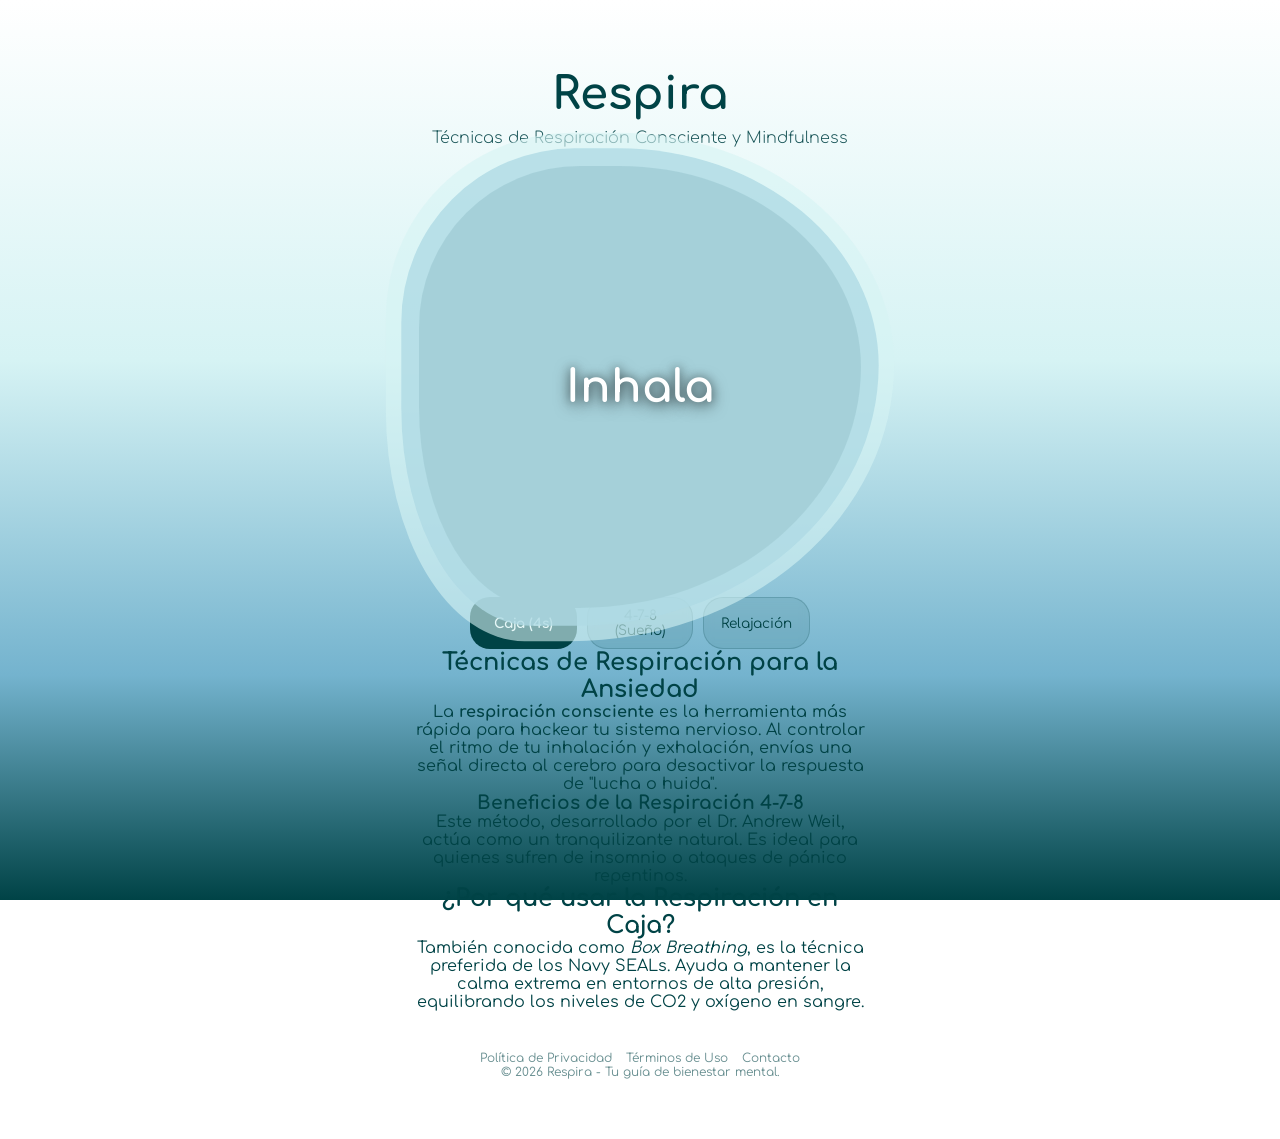
==== index.html @ 49e06aad "Update index.html" ====
<!DOCTYPE html>
<html lang="es">
<head>
    <meta charset="UTF-8">
    <meta name="viewport" content="width=device-width, initial-scale=1.0">
    
    <title>Ejercicios de Respiración Guiada para la Ansiedad | Respira App</title>
    
    <meta name="description" content="Reduce el estrés con nuestras técnicas de respiración 4-7-8 y respiración en caja. Ejercicios guiados gratuitos para mejorar tu salud mental y dormir mejor.">
    
    <script type="application/ld+json">
    {
      "@context": "https://schema.org",
      "@type": "WebApplication",
      "name": "Respira App",
      "applicationCategory": "HealthApplication",
      "operatingSystem": "Any",
      "description": "Herramienta interactiva de ejercicios de respiración para mindfulness y control de ansiedad.",
      "offers": {
        "@type": "Offer",
        "price": "0",
        "priceCurrency": "USD"
      }
    }
    </script>

    <link href="https://fonts.googleapis.com/css2?family=Comfortaa:wght@300;500;700&display=swap" rel="stylesheet">
    <link rel="stylesheet" href="style.css">
</head>
<body>
    <div class="background-fix"></div>
    <div class="site-wrapper">
        <header>
            <h1>Respira</h1>
            <p id="instruccion">Técnicas de Respiración Consciente y Mindfulness</p>
        </header>

        <main class="app-container">
            <div class="visual-container">
                <div class="wave-group" id="water-visual">
                    <div class="wave wave1"></div>
                    <div class="wave wave2"></div>
                    <div class="wave wave3"></div>
                </div>
                <div class="text-overlay">
                    <p id="texto-guia">Inhala</p>
                </div>
            </div>

            <nav class="tecnicas-nav">
                <button class="btn-tecnica active" onclick="cambiarTecnica('caja')">Caja (4s)</button>
                <button class="btn-tecnica" onclick="cambiarTecnica('478')">4-7-8 (Sueño)</button>
                <button class="btn-tecnica" onclick="cambiarTecnica('relajante')">Relajación</button>
            </nav>
        </main>

        <section class="seo-content">
            <article>
                <h2>Técnicas de Respiración para la Ansiedad</h2>
                <p>La <strong>respiración consciente</strong> es la herramienta más rápida para hackear tu sistema nervioso. Al controlar el ritmo de tu inhalación y exhalación, envías una señal directa al cerebro para desactivar la respuesta de "lucha o huida".</p>
                
                <h3>Beneficios de la Respiración 4-7-8</h3>
                <p>Este método, desarrollado por el Dr. Andrew Weil, actúa como un tranquilizante natural. Es ideal para quienes sufren de insomnio o ataques de pánico repentinos.</p>
            </article>

            <article>
                <h2>¿Por qué usar la Respiración en Caja?</h2>
                <p>También conocida como <em>Box Breathing</em>, es la técnica preferida de los Navy SEALs. Ayuda a mantener la calma extrema en entornos de alta presión, equilibrando los niveles de CO2 y oxígeno en sangre.</p>
            </article>
        </section>

        <footer>
            <nav class="footer-nav">
                <a href="#">Política de Privacidad</a>
                <a href="#">Términos de Uso</a>
                <a href="#">Contacto</a>
            </nav>
            <p>&copy; 2026 Respira - Tu guía de bienestar mental.</p>
        </footer>
    </div>

    <script src="script.js"></script>
</body>
</html>
---- style.css ----
/* =========================================
   1. Configuraciones Globales y Fondo Claro
   ========================================= */
* {
    box-sizing: border-box;
    margin: 0;
    padding: 0;
}

body {
    margin: 0;
    padding: 0;
    font-family: 'Comfortaa', cursive;
    /* CAMBIO DE COLOR DE TEXTO BASE A OSCURO */
    color: #004346; 
    display: flex;
    justify-content: center;
    align-items: flex-start; /* Permite que el scroll fluya naturalmente */
    min-height: 100vh;
    /* Fondo de respaldo claro para evitar cortes visuales al scrollear */
    background-color: #ffffff; 
    overflow-y: auto; /* Permite scroll vertical */
}

/* Esta capa es el secreto para que el fondo no parpadee */
.background-fix {
    position: fixed;
    top: 0;
    left: 0;
    width: 100vw;
    height: 100vh;
    /* INVERSIÓN DEL DEGRADADO: Comienza en blanco y baja hacia el azul */
    background: linear-gradient(180deg, 
        #ffffff 0%,    /* Blanco puro arriba */
        #d6f3f4 40%,   /* Celeste muy claro */
        #74b3ce 75%,   /* Azul medio */
        #004346 100%   /* Verde oscuro profundo abajo */
    );
    z-index: -1; /* Se queda atrás de todo */
    pointer-events: none;
}

.site-wrapper {
    display: flex;
    flex-direction: column;
    align-items: center;
    width: 90%;
    max-width: 400px;
    padding: 20px;
    text-align: center;
    /* Suavizado de scroll para móviles */
    -webkit-overflow-scrolling: touch; 
}

/* =========================================
   2. Header y Textos (COLORES CORREGIDOS)
   ========================================= */
header {
    /* CORRECCIÓN DE CORTE: Espacio prudencial desde arriba */
    margin-top: 50px; 
    margin-bottom: 30px;
    width: 100%;
}

header h1 {
    font-size: 2.8rem;
    font-weight: 700;
    margin-bottom: 10px;
    /* COLOR AZUL OSCURO PARA EL TÍTULO */
    color: #004346; 
}

header p {
    font-weight: 300;
    font-size: 1rem;
    opacity: 0.9;
    /* COLOR AZUL OSCURO PARA EL SUBTÍTULO */
    color: #004346; 
}

/* =========================================
   3. La Animación y EL TEXTO (Ajustes de Capas)
   ========================================= */
.visual-container {
    position: relative;
    width: 280px;
    height: 280px;
    margin: 40px 0;
    display: flex;
    justify-content: center;
    align-items: center;
    /* Aseguramos que el contenedor no corte la expansión */
    overflow: visible; 
}

/* El grupo de olas se queda atrás */
.wave-group {
    position: absolute;
    width: 100%;
    height: 100%;
    transition: transform 0.3s cubic-bezier(0.4, 0, 0.2, 1);
    z-index: 1; 
}

.wave {
    position: absolute;
    top: 0; left: 0; width: 100%; height: 100%;
    border-radius: 40% 60% 70% 30% / 40% 50% 60% 50%;
    animation: oscillate-wave infinite ease-in-out;
    transform-origin: center center;
}

@keyframes oscillate-wave {
    0%   { border-radius: 40% 60% 70% 30% / 40% 50% 60% 50%; transform: rotate(0deg); }
    50%  { border-radius: 60% 40% 30% 70% / 60% 30% 70% 40%; transform: rotate(180deg); }
    100% { border-radius: 40% 60% 70% 30% / 40% 50% 60% 50%; transform: rotate(360deg); }
}

/* Capas de olas (Mantienen su color original para contraste) */
.wave1 { background-color: #004346; animation-duration: 10s; z-index: 2; }
.wave2 { background-color: #74b3ce; opacity: 0.8; scale: 1.08; animation-duration: 14s; animation-delay: -2s; z-index: 3; }
.wave3 { background-color: #d6f3f4; opacity: 0.6; scale: 1.15; animation-duration: 18s; animation-delay: -4s; z-index: 4; }

/* EL TEXTO CENTRAL: Se mantiene blanco para resaltar sobre las olas */
.text-overlay {
    position: absolute;
    z-index: 100; /* Por encima de todas las olas */
    pointer-events: none;
}

#texto-guia {
    font-weight: 700;
    font-size: 2.2rem;
    color: #ffffff;
    text-transform: capitalize;
    /* Sombra pesada para que "flote" sobre las olas claras */
    text-shadow: 0 4px 15px rgba(0, 0, 0, 0.6), 0 0 10px rgba(0, 0, 0, 0.4);
    margin: 0;
}

/* =========================================
   4. Botones (Manteniendo tu estilo preferido)
   ========================================= */
.tecnicas-nav {
    display: flex;
    justify-content: center;
    gap: 10px;
    width: 100%;
    margin-top: 20px;
}

.btn-tecnica {
    /* Estilo Glassmorphism ajustado para fondo claro */
    background: rgba(0, 67, 70, 0.1); /* Fondo azul oscuro muy suave */
    backdrop-filter: blur(5px);
    border: 1px solid rgba(0, 67, 70, 0.2); /* Borde azul oscuro sutil */
    color: #004346; /* Texto azul oscuro */
    padding: 10px 15px;
    border-radius: 20px;
    font-family: 'Comfortaa', cursive;
    font-size: 0.85rem;
    cursor: pointer;
    transition: all 0.3s ease;
    flex: 1;
}

.btn-tecnica.active {
    /* Botón activo: Fondo oscuro y texto claro */
    background: #004346;
    color: #ffffff;
    font-weight: 700;
}

/* =========================================
   5. Contenido de Artículos (Ajustes de Color)
   ========================================= */
.content-articles {
    margin-top: 60px;
    text-align: left;
    padding: 0 10px;
    width: 100%;
    padding-bottom: 50px; /* Espacio final para que no quede pegado abajo */
}

.content-articles article {
    margin-bottom: 30px;
    /* Fondo sutil ajustado para fondo claro */
    background: rgba(0, 67, 70, 0.05); 
    padding: 20px;
    border-radius: 15px;
    border-left: 3px solid #74b3ce; /* Borde azul medio */
}

.content-articles h3 {
    font-size: 1.2rem;
    margin-bottom: 10px;
    /* COLOR AZUL OSCURO PARA LOS TÍTULOS DE ARTÍCULOS */
    color: #004346; 
}

.content-articles p {
    font-size: 0.9rem;
    line-height: 1.6;
    opacity: 0.85;
    /* COLOR AZUL OSCURO PARA EL TEXTO DE ARTÍCULOS */
    color: #004346; 
}

/* =========================================
   6. Footer (Ajustes de Color)
   ========================================= */
footer {
    margin-top: 40px;
    padding-bottom: 40px;
    font-size: 0.75rem;
    opacity: 0.6;
    /* COLOR AZUL OSCURO PARA EL FOOTER */
    color: #004346; 
}

footer a {
    /* COLOR AZUL OSCURO PARA LOS ENLACES DEL FOOTER */
    color: #004346; 
    text-decoration: none;
    margin: 0 5px;
}

/* =========================================
   7. Ajustes Responsive
   ========================================= */
@media (min-width: 600px) {
    .site-wrapper { max-width: 500px; }
    .visual-container { width: 340px; height: 340px; }
    #texto-guia { font-size: 2.8rem; }
}
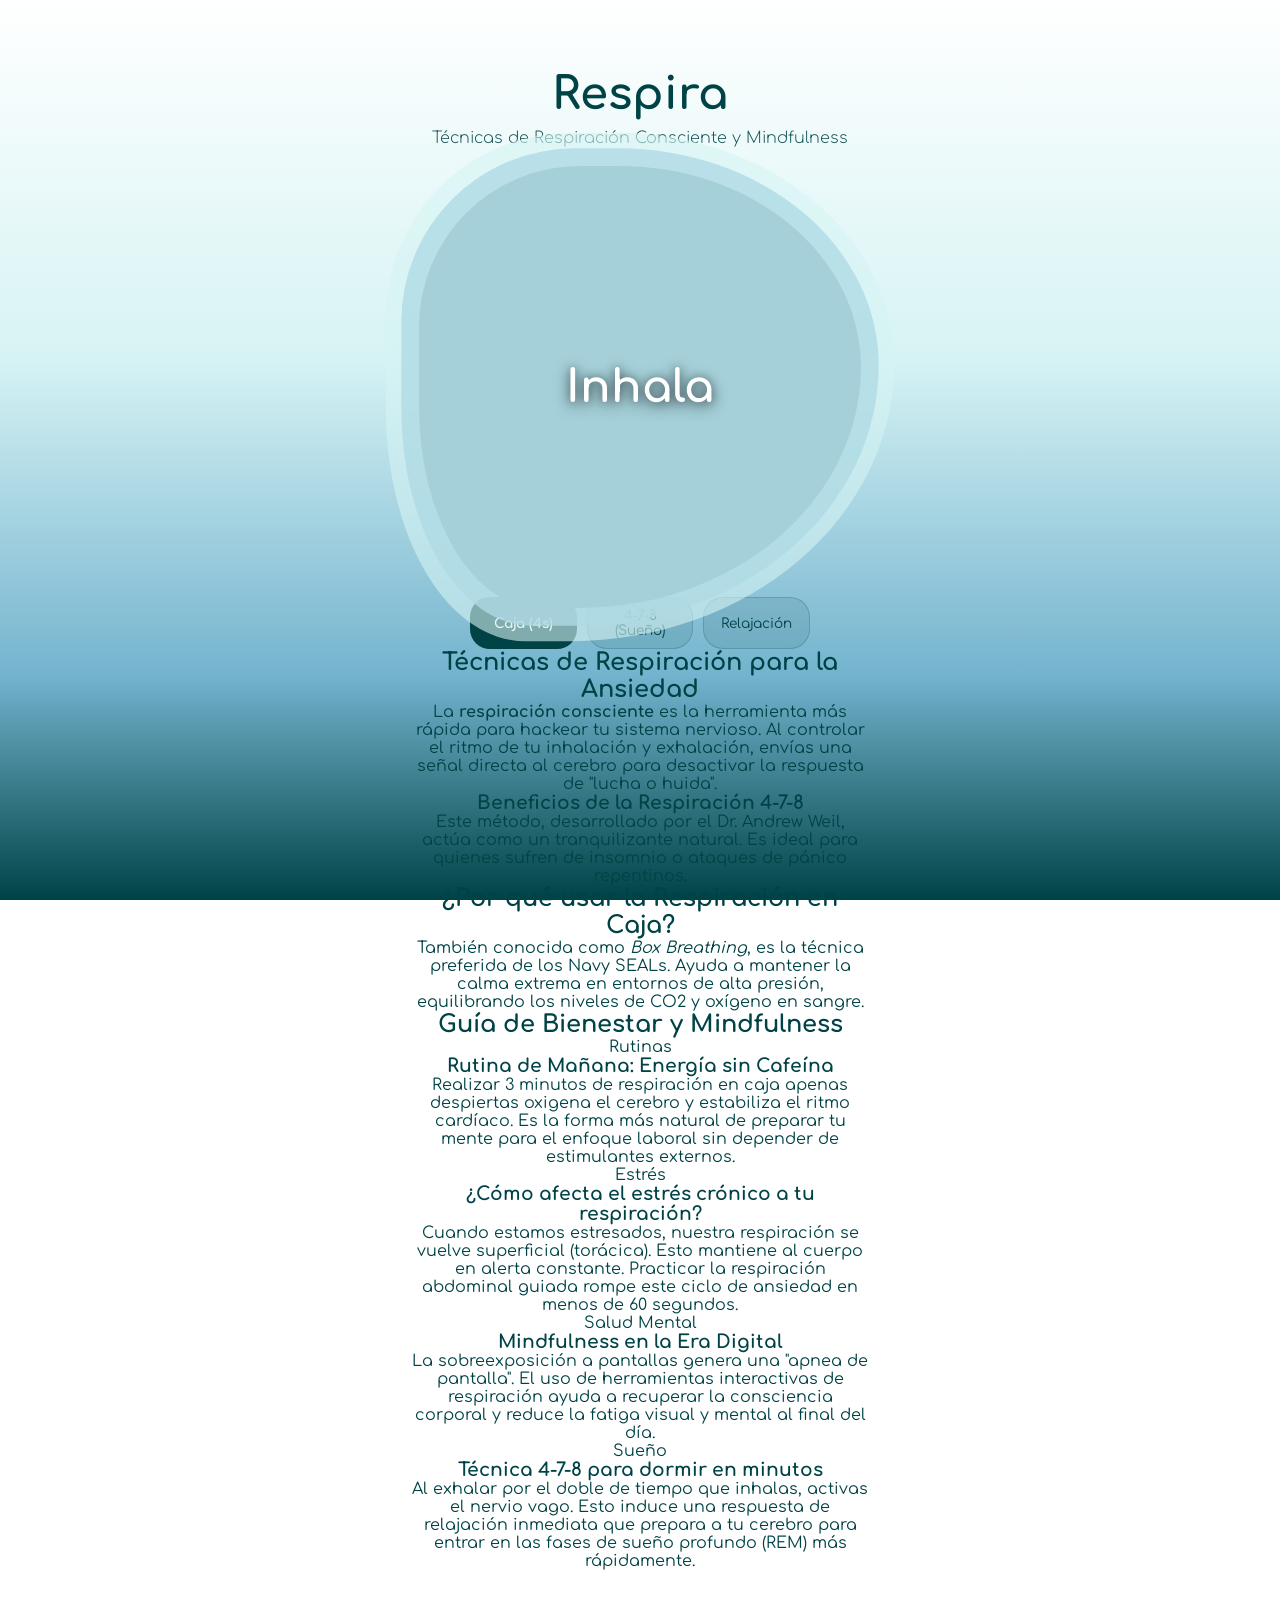
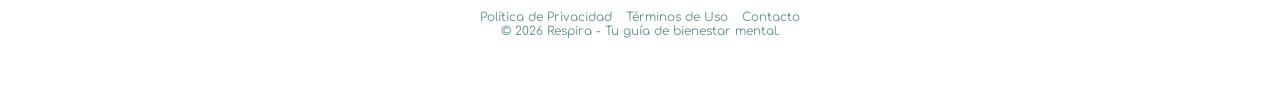
==== commit 51c05b7b: "Update index.html" ====
--- a/index.html
+++ b/index.html
@@ -69,6 +69,34 @@
             </article>
         </section>
 
+<section class="blog-container">
+    <h2 class="section-title">Guía de Bienestar y Mindfulness</h2>
+
+    <article class="blog-post">
+        <div class="post-tag">Rutinas</div>
+        <h3>Rutina de Mañana: Energía sin Cafeína</h3>
+        <p>Realizar 3 minutos de respiración en caja apenas despiertas oxigena el cerebro y estabiliza el ritmo cardíaco. Es la forma más natural de preparar tu mente para el enfoque laboral sin depender de estimulantes externos.</p>
+    </article>
+
+    <article class="blog-post">
+        <div class="post-tag">Estrés</div>
+        <h3>¿Cómo afecta el estrés crónico a tu respiración?</h3>
+        <p>Cuando estamos estresados, nuestra respiración se vuelve superficial (torácica). Esto mantiene al cuerpo en alerta constante. Practicar la respiración abdominal guiada rompe este ciclo de ansiedad en menos de 60 segundos.</p>
+    </article>
+
+    <article class="blog-post">
+        <div class="post-tag">Salud Mental</div>
+        <h3>Mindfulness en la Era Digital</h3>
+        <p>La sobreexposición a pantallas genera una "apnea de pantalla". El uso de herramientas interactivas de respiración ayuda a recuperar la consciencia corporal y reduce la fatiga visual y mental al final del día.</p>
+    </article>
+
+    <article class="blog-post">
+        <div class="post-tag">Sueño</div>
+        <h3>Técnica 4-7-8 para dormir en minutos</h3>
+        <p>Al exhalar por el doble de tiempo que inhalas, activas el nervio vago. Esto induce una respuesta de relajación inmediata que prepara a tu cerebro para entrar en las fases de sueño profundo (REM) más rápidamente.</p>
+    </article>
+</section>
+        
         <footer>
             <nav class="footer-nav">
                 <a href="#">Política de Privacidad</a>
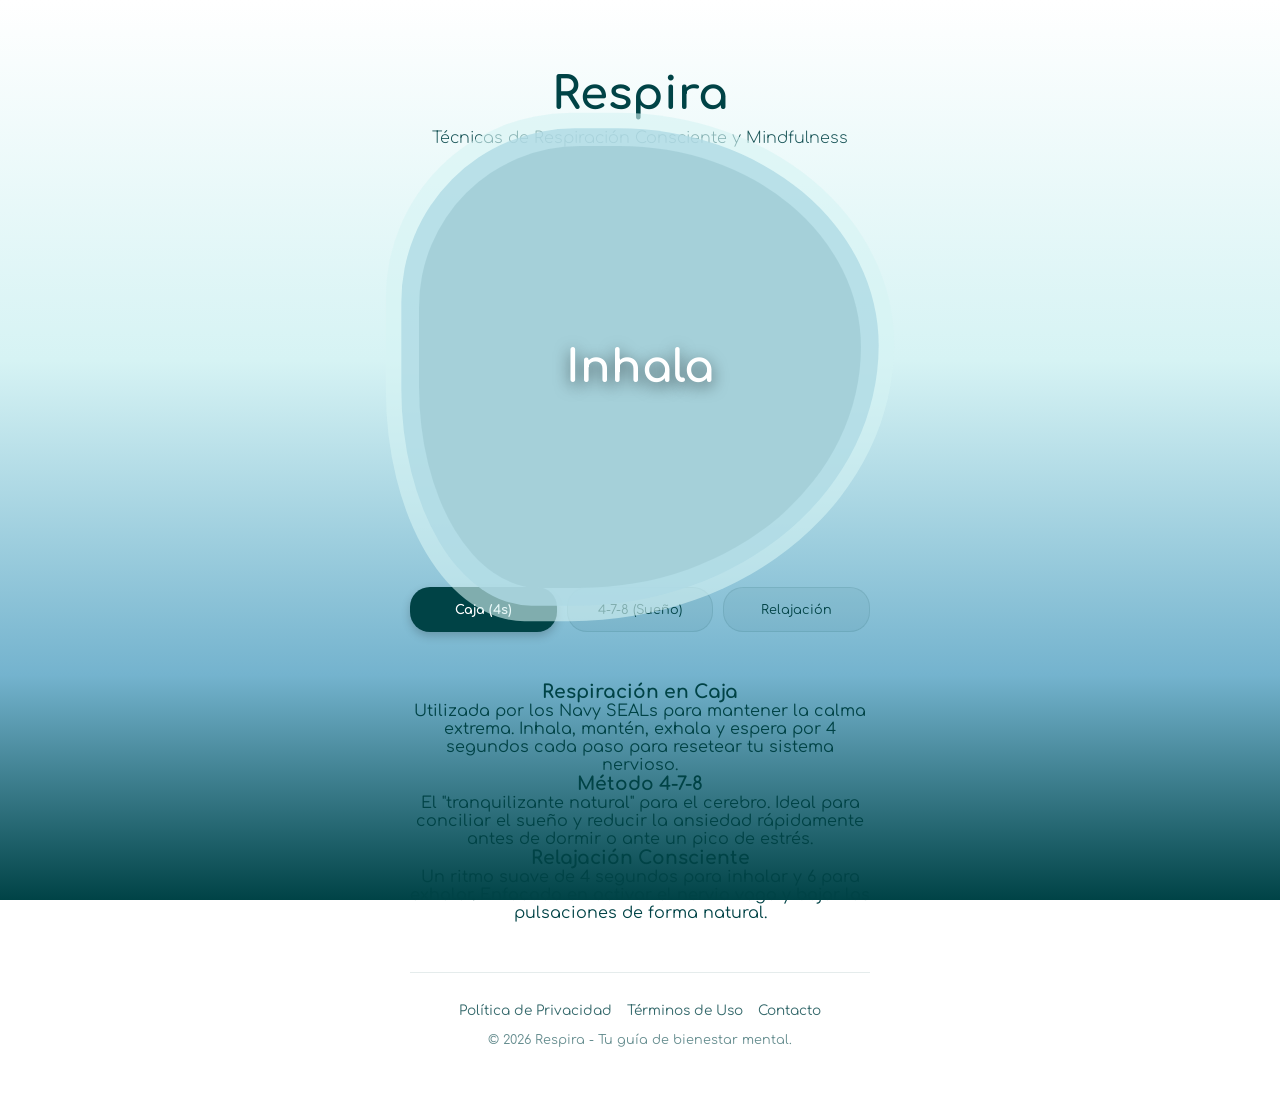
==== commit af3f6918: "Update index.html" ====
--- a/index.html
+++ b/index.html
@@ -54,47 +54,21 @@
             </nav>
         </main>
 
-        <section class="seo-content">
-            <article>
-                <h2>Técnicas de Respiración para la Ansiedad</h2>
-                <p>La <strong>respiración consciente</strong> es la herramienta más rápida para hackear tu sistema nervioso. Al controlar el ritmo de tu inhalación y exhalación, envías una señal directa al cerebro para desactivar la respuesta de "lucha o huida".</p>
-                
-                <h3>Beneficios de la Respiración 4-7-8</h3>
-                <p>Este método, desarrollado por el Dr. Andrew Weil, actúa como un tranquilizante natural. Es ideal para quienes sufren de insomnio o ataques de pánico repentinos.</p>
-            </article>
+       <section class="metodos-info">
+    <div class="info-card">
+        <h3>Respiración en Caja</h3>
+        <p>Utilizada por los Navy SEALs para mantener la calma extrema. Inhala, mantén, exhala y espera por 4 segundos cada paso para resetear tu sistema nervioso.</p>
+    </div>
 
-            <article>
-                <h2>¿Por qué usar la Respiración en Caja?</h2>
-                <p>También conocida como <em>Box Breathing</em>, es la técnica preferida de los Navy SEALs. Ayuda a mantener la calma extrema en entornos de alta presión, equilibrando los niveles de CO2 y oxígeno en sangre.</p>
-            </article>
-        </section>
+    <div class="info-card">
+        <h3>Método 4-7-8</h3>
+        <p>El "tranquilizante natural" para el cerebro. Ideal para conciliar el sueño y reducir la ansiedad rápidamente antes de dormir o ante un pico de estrés.</p>
+    </div>
 
-<section class="blog-container">
-    <h2 class="section-title">Guía de Bienestar y Mindfulness</h2>
-
-    <article class="blog-post">
-        <div class="post-tag">Rutinas</div>
-        <h3>Rutina de Mañana: Energía sin Cafeína</h3>
-        <p>Realizar 3 minutos de respiración en caja apenas despiertas oxigena el cerebro y estabiliza el ritmo cardíaco. Es la forma más natural de preparar tu mente para el enfoque laboral sin depender de estimulantes externos.</p>
-    </article>
-
-    <article class="blog-post">
-        <div class="post-tag">Estrés</div>
-        <h3>¿Cómo afecta el estrés crónico a tu respiración?</h3>
-        <p>Cuando estamos estresados, nuestra respiración se vuelve superficial (torácica). Esto mantiene al cuerpo en alerta constante. Practicar la respiración abdominal guiada rompe este ciclo de ansiedad en menos de 60 segundos.</p>
-    </article>
-
-    <article class="blog-post">
-        <div class="post-tag">Salud Mental</div>
-        <h3>Mindfulness en la Era Digital</h3>
-        <p>La sobreexposición a pantallas genera una "apnea de pantalla". El uso de herramientas interactivas de respiración ayuda a recuperar la consciencia corporal y reduce la fatiga visual y mental al final del día.</p>
-    </article>
-
-    <article class="blog-post">
-        <div class="post-tag">Sueño</div>
-        <h3>Técnica 4-7-8 para dormir en minutos</h3>
-        <p>Al exhalar por el doble de tiempo que inhalas, activas el nervio vago. Esto induce una respuesta de relajación inmediata que prepara a tu cerebro para entrar en las fases de sueño profundo (REM) más rápidamente.</p>
-    </article>
+    <div class="info-card">
+        <h3>Relajación Consciente</h3>
+        <p>Un ritmo suave de 4 segundos para inhalar y 6 para exhalar. Enfocado en activar el nervio vago y bajar las pulsaciones de forma natural.</p>
+    </div>
 </section>
         
         <footer>
@@ -113,3 +87,4 @@
 
 
 
+
--- a/style.css
+++ b/style.css
@@ -1,5 +1,5 @@
 /* =========================================
-   1. Configuraciones Globales y Fondo Claro
+   1. Configuraciones Globales
    ========================================= */
 * {
     box-sizing: border-box;
@@ -11,32 +11,32 @@
     margin: 0;
     padding: 0;
     font-family: 'Comfortaa', cursive;
-    /* CAMBIO DE COLOR DE TEXTO BASE A OSCURO */
+    /* Color de texto principal (azul oscuro) */
     color: #004346; 
     display: flex;
     justify-content: center;
-    align-items: flex-start; /* Permite que el scroll fluya naturalmente */
+    align-items: flex-start;
     min-height: 100vh;
-    /* Fondo de respaldo claro para evitar cortes visuales al scrollear */
+    /* Fondo de respaldo claro */
     background-color: #ffffff; 
-    overflow-y: auto; /* Permite scroll vertical */
-}
-
-/* Esta capa es el secreto para que el fondo no parpadee */
+    overflow-y: auto;
+}
+
+/* Capa de fondo fija con degradado invertido */
 .background-fix {
     position: fixed;
     top: 0;
     left: 0;
     width: 100vw;
     height: 100vh;
-    /* INVERSIÓN DEL DEGRADADO: Comienza en blanco y baja hacia el azul */
+    /* Degradado de blanco (arriba) a azul oscuro (abajo) */
     background: linear-gradient(180deg, 
         #ffffff 0%,    /* Blanco puro arriba */
         #d6f3f4 40%,   /* Celeste muy claro */
         #74b3ce 75%,   /* Azul medio */
         #004346 100%   /* Verde oscuro profundo abajo */
     );
-    z-index: -1; /* Se queda atrás de todo */
+    z-index: -1;
     pointer-events: none;
 }
 
@@ -48,15 +48,13 @@
     max-width: 400px;
     padding: 20px;
     text-align: center;
-    /* Suavizado de scroll para móviles */
     -webkit-overflow-scrolling: touch; 
 }
 
 /* =========================================
-   2. Header y Textos (COLORES CORREGIDOS)
+   2. Header
    ========================================= */
 header {
-    /* CORRECCIÓN DE CORTE: Espacio prudencial desde arriba */
     margin-top: 50px; 
     margin-bottom: 30px;
     width: 100%;
@@ -66,34 +64,39 @@
     font-size: 2.8rem;
     font-weight: 700;
     margin-bottom: 10px;
-    /* COLOR AZUL OSCURO PARA EL TÍTULO */
-    color: #004346; 
+    color: #004346; /* Azul oscuro */
 }
 
 header p {
     font-weight: 300;
     font-size: 1rem;
     opacity: 0.9;
-    /* COLOR AZUL OSCURO PARA EL SUBTÍTULO */
-    color: #004346; 
-}
-
-/* =========================================
-   3. La Animación y EL TEXTO (Ajustes de Capas)
-   ========================================= */
+    color: #004346; /* Azul oscuro */
+}
+
+/* =========================================
+   3. Interfaz de la App (Visual y Botones)
+   ========================================= */
+.app-container {
+    display: flex;
+    flex-direction: column;
+    align-items: center;
+    width: 100%;
+    margin-bottom: 50px;
+}
+
 .visual-container {
     position: relative;
     width: 280px;
     height: 280px;
-    margin: 40px 0;
-    display: flex;
-    justify-content: center;
-    align-items: center;
-    /* Aseguramos que el contenedor no corte la expansión */
+    margin: 20px 0;
+    display: flex;
+    justify-content: center;
+    align-items: center;
     overflow: visible; 
 }
 
-/* El grupo de olas se queda atrás */
+/* Olas de agua */
 .wave-group {
     position: absolute;
     width: 100%;
@@ -116,52 +119,51 @@
     100% { border-radius: 40% 60% 70% 30% / 40% 50% 60% 50%; transform: rotate(360deg); }
 }
 
-/* Capas de olas (Mantienen su color original para contraste) */
 .wave1 { background-color: #004346; animation-duration: 10s; z-index: 2; }
 .wave2 { background-color: #74b3ce; opacity: 0.8; scale: 1.08; animation-duration: 14s; animation-delay: -2s; z-index: 3; }
 .wave3 { background-color: #d6f3f4; opacity: 0.6; scale: 1.15; animation-duration: 18s; animation-delay: -4s; z-index: 4; }
 
-/* EL TEXTO CENTRAL: Se mantiene blanco para resaltar sobre las olas */
+/* Texto central "Inhala/Exhala" */
 .text-overlay {
     position: absolute;
-    z-index: 100; /* Por encima de todas las olas */
+    z-index: 100;
     pointer-events: none;
 }
 
 #texto-guia {
     font-weight: 700;
     font-size: 2.2rem;
-    color: #ffffff;
+    color: #ffffff; /* Blanco para contrastar con las olas oscuras */
     text-transform: capitalize;
-    /* Sombra pesada para que "flote" sobre las olas claras */
-    text-shadow: 0 4px 15px rgba(0, 0, 0, 0.6), 0 0 10px rgba(0, 0, 0, 0.4);
+    text-shadow: 0 4px 15px rgba(0, 0, 0, 0.6);
     margin: 0;
 }
 
-/* =========================================
-   4. Botones (Manteniendo tu estilo preferido)
-   ========================================= */
+/* Navegación de Botones */
 .tecnicas-nav {
     display: flex;
     justify-content: center;
     gap: 10px;
     width: 100%;
-    margin-top: 20px;
+    margin-top: 30px;
 }
 
 .btn-tecnica {
-    /* Estilo Glassmorphism ajustado para fondo claro */
-    background: rgba(0, 67, 70, 0.1); /* Fondo azul oscuro muy suave */
-    backdrop-filter: blur(5px);
-    border: 1px solid rgba(0, 67, 70, 0.2); /* Borde azul oscuro sutil */
+    /* Estilo de botón claro sobre fondo claro */
+    background: rgba(0, 67, 70, 0.05); /* Azul oscuro casi transparente */
+    border: 1px solid rgba(0, 67, 70, 0.1);
     color: #004346; /* Texto azul oscuro */
-    padding: 10px 15px;
+    padding: 12px 10px;
     border-radius: 20px;
     font-family: 'Comfortaa', cursive;
-    font-size: 0.85rem;
+    font-size: 0.8rem;
     cursor: pointer;
     transition: all 0.3s ease;
     flex: 1;
+    display: flex;
+    justify-content: center;
+    align-items: center;
+    min-height: 45px;
 }
 
 .btn-tecnica.active {
@@ -169,68 +171,107 @@
     background: #004346;
     color: #ffffff;
     font-weight: 700;
-}
-
-/* =========================================
-   5. Contenido de Artículos (Ajustes de Color)
-   ========================================= */
-.content-articles {
-    margin-top: 60px;
+    box-shadow: 0 4px 10px rgba(0, 0, 0, 0.2);
+}
+
+/* =========================================
+   4. Secciones de Contenido (SEO)
+   ========================================= */
+.seo-content, .blog-container {
+    width: 100%;
+    margin-top: 40px;
     text-align: left;
     padding: 0 10px;
-    width: 100%;
-    padding-bottom: 50px; /* Espacio final para que no quede pegado abajo */
-}
-
-.content-articles article {
+}
+
+.section-title {
+    font-size: 1.6rem;
+    color: #004346;
+    margin-bottom: 25px;
+    text-align: center;
+}
+
+.seo-content article, .blog-post {
     margin-bottom: 30px;
-    /* Fondo sutil ajustado para fondo claro */
-    background: rgba(0, 67, 70, 0.05); 
-    padding: 20px;
-    border-radius: 15px;
-    border-left: 3px solid #74b3ce; /* Borde azul medio */
-}
-
-.content-articles h3 {
-    font-size: 1.2rem;
-    margin-bottom: 10px;
-    /* COLOR AZUL OSCURO PARA LOS TÍTULOS DE ARTÍCULOS */
-    color: #004346; 
-}
-
-.content-articles p {
-    font-size: 0.9rem;
-    line-height: 1.6;
-    opacity: 0.85;
-    /* COLOR AZUL OSCURO PARA EL TEXTO DE ARTÍCULOS */
-    color: #004346; 
-}
-
-/* =========================================
-   6. Footer (Ajustes de Color)
+    padding: 25px;
+    border-radius: 20px;
+    border-left: 4px solid #74b3ce;
+    /* Fondo semi-transparente para asegurar legibilidad */
+    background: rgba(255, 255, 255, 0.6); 
+    backdrop-filter: blur(5px);
+}
+
+.seo-content h2, .blog-post h3 {
+    font-size: 1.3rem;
+    color: #004346;
+    margin-bottom: 12px;
+}
+
+.seo-content h3 {
+    font-size: 1.1rem;
+    color: #004346;
+    margin-top: 20px;
+    margin-bottom: 8px;
+}
+
+.seo-content p, .blog-post p {
+    font-size: 0.95rem;
+    line-height: 1.7;
+    color: #004346;
+    opacity: 0.9;
+}
+
+.post-tag {
+    display: inline-block;
+    background: #004346;
+    color: white;
+    font-size: 0.75rem;
+    padding: 4px 12px;
+    border-radius: 50px;
+    margin-bottom: 12px;
+    font-weight: 700;
+}
+
+/* =========================================
+   5. Footer
    ========================================= */
 footer {
-    margin-top: 40px;
-    padding-bottom: 40px;
-    font-size: 0.75rem;
+    margin-top: 50px;
+    padding: 30px 0;
+    width: 100%;
+    border-top: 1px solid rgba(0, 67, 70, 0.1);
+}
+
+.footer-nav {
+    display: flex;
+    justify-content: center;
+    gap: 15px;
+    margin-bottom: 15px;
+}
+
+footer a {
+    color: #004346;
+    text-decoration: none;
+    font-size: 0.85rem;
+    opacity: 0.8;
+}
+
+footer a:hover {
+    opacity: 1;
+    text-decoration: underline;
+}
+
+footer p {
+    font-size: 0.8rem;
+    color: #004346;
     opacity: 0.6;
-    /* COLOR AZUL OSCURO PARA EL FOOTER */
-    color: #004346; 
-}
-
-footer a {
-    /* COLOR AZUL OSCURO PARA LOS ENLACES DEL FOOTER */
-    color: #004346; 
-    text-decoration: none;
-    margin: 0 5px;
-}
-
-/* =========================================
-   7. Ajustes Responsive
+}
+
+/* =========================================
+   6. Ajustes Responsive
    ========================================= */
 @media (min-width: 600px) {
     .site-wrapper { max-width: 500px; }
     .visual-container { width: 340px; height: 340px; }
     #texto-guia { font-size: 2.8rem; }
 }
-
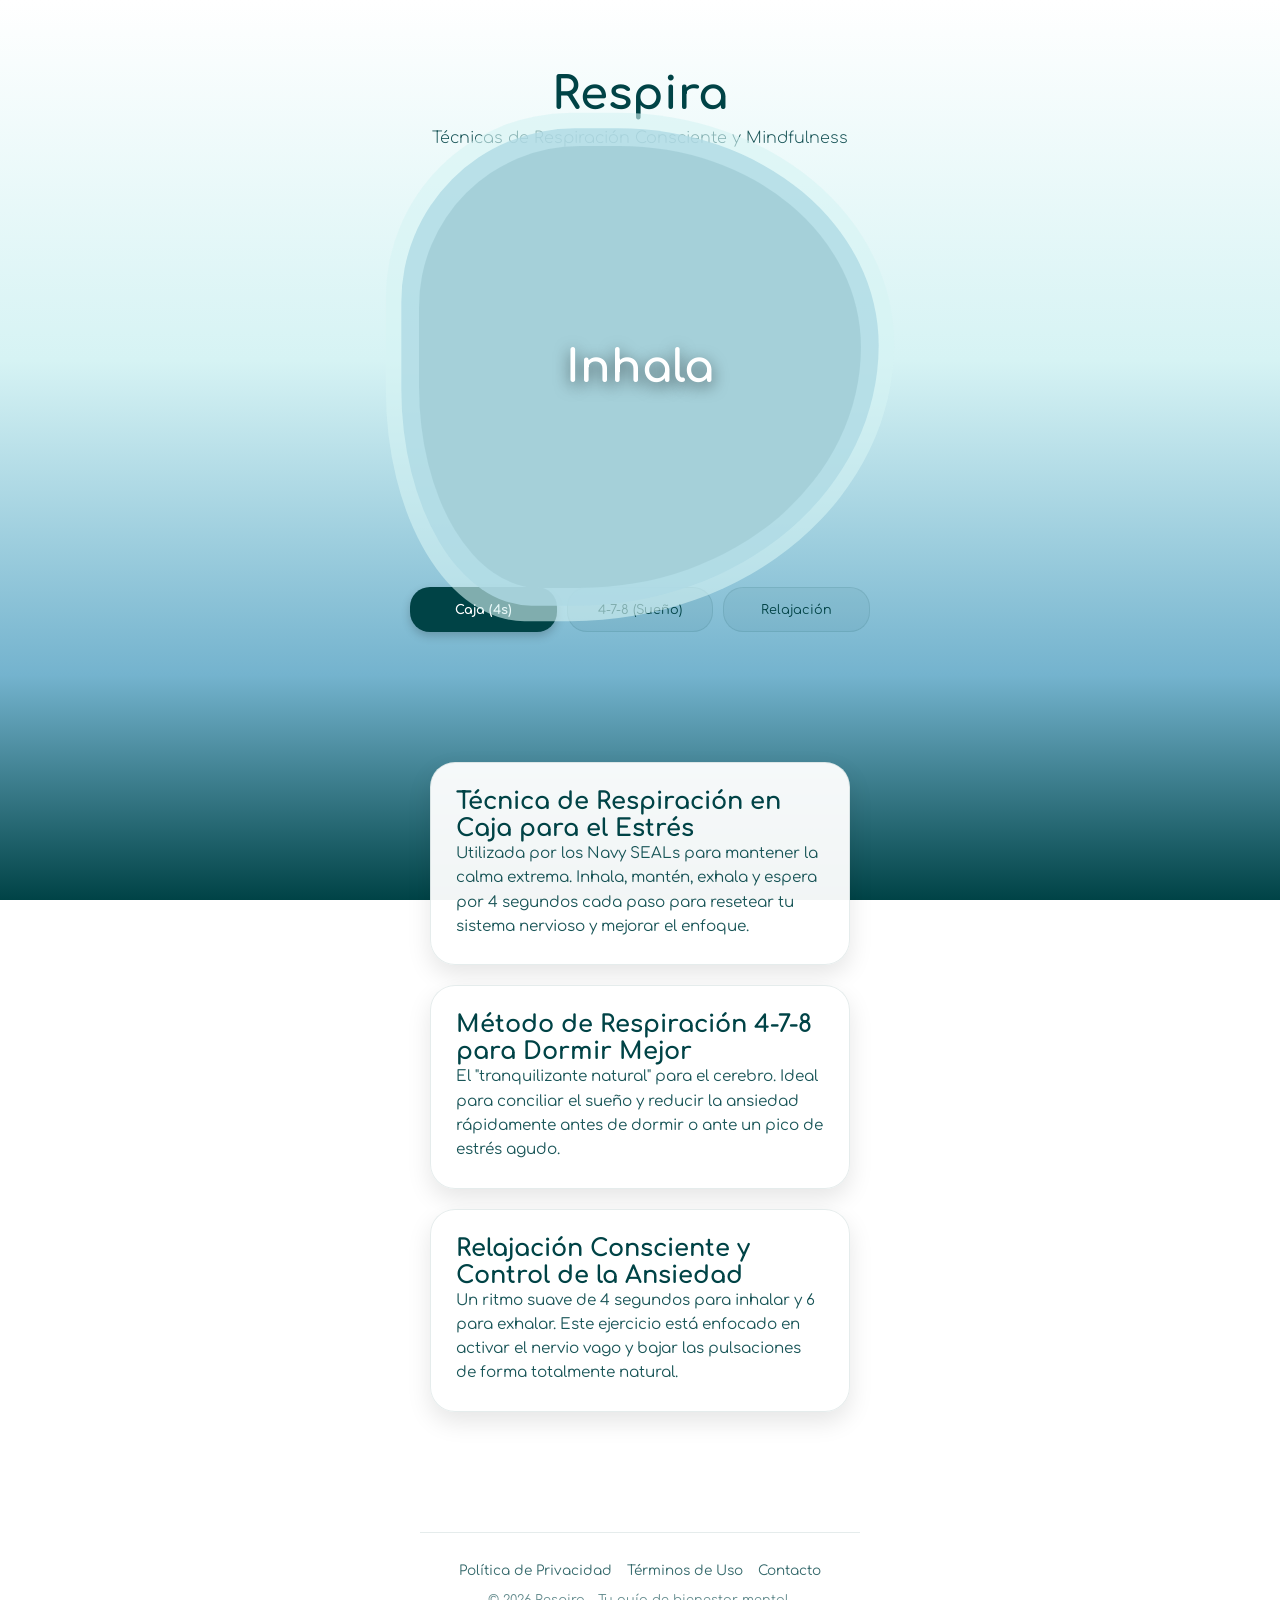
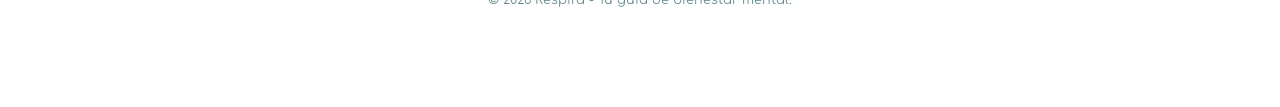
==== commit 35986114: "Update index.html" ====
--- a/index.html
+++ b/index.html
@@ -55,22 +55,24 @@
         </main>
 
        <section class="metodos-info">
+
+<section class="metodos-info">
     <div class="info-card">
-        <h3>Respiración en Caja</h3>
-        <p>Utilizada por los Navy SEALs para mantener la calma extrema. Inhala, mantén, exhala y espera por 4 segundos cada paso para resetear tu sistema nervioso.</p>
+        <h2>Técnica de Respiración en Caja para el Estrés</h2>
+        <p>Utilizada por los Navy SEALs para mantener la calma extrema. Inhala, mantén, exhala y espera por 4 segundos cada paso para resetear tu sistema nervioso y mejorar el enfoque.</p>
     </div>
 
     <div class="info-card">
-        <h3>Método 4-7-8</h3>
-        <p>El "tranquilizante natural" para el cerebro. Ideal para conciliar el sueño y reducir la ansiedad rápidamente antes de dormir o ante un pico de estrés.</p>
+        <h2>Método de Respiración 4-7-8 para Dormir Mejor</h2>
+        <p>El "tranquilizante natural" para el cerebro. Ideal para conciliar el sueño y reducir la ansiedad rápidamente antes de dormir o ante un pico de estrés agudo.</p>
     </div>
 
     <div class="info-card">
-        <h3>Relajación Consciente</h3>
-        <p>Un ritmo suave de 4 segundos para inhalar y 6 para exhalar. Enfocado en activar el nervio vago y bajar las pulsaciones de forma natural.</p>
+        <h2>Relajación Consciente y Control de la Ansiedad</h2>
+        <p>Un ritmo suave de 4 segundos para inhalar y 6 para exhalar. Este ejercicio está enfocado en activar el nervio vago y bajar las pulsaciones de forma totalmente natural.</p>
     </div>
 </section>
-        
+           
         <footer>
             <nav class="footer-nav">
                 <a href="#">Política de Privacidad</a>
@@ -88,3 +90,4 @@
 
 
 
+
--- a/style.css
+++ b/style.css
@@ -275,3 +275,51 @@
     .visual-container { width: 340px; height: 340px; }
     #texto-guia { font-size: 2.8rem; }
 }
+
+/* =========================================
+   ESTILO PARA LOS 3 BLOQUES DE INFORMACIÓN
+   ========================================= */
+
+.metodos-info {
+    width: 100%;
+    margin-top: 40px; /* Espacio después de los botones */
+    padding: 0 10px 50px 10px; /* Espacio inferior para el scroll */
+    display: flex;
+    flex-direction: column;
+    gap: 20px; /* Espacio entre los 3 bloques */
+}
+
+.info-card {
+    /* Fondo blanco con un poco de transparencia para elegancia */
+    background: rgba(255, 255, 255, 0.95); 
+    /* Bordes bien redondeados */
+    border-radius: 25px; 
+    /* Relleno interno para que el texto no toque los bordes */
+    padding: 25px; 
+    /* Sombra suave para dar profundidad */
+    box-shadow: 0 10px 25px rgba(0, 0, 0, 0.1); 
+    /* Alineación del texto */
+    text-align: left;
+    /* Borde sutil para definir la tarjeta */
+    border: 1px solid rgba(0, 67, 70, 0.1);
+    transition: transform 0.3s ease;
+}
+
+/* Efecto opcional: se mueve un poquito al tocarlo */
+.info-card:hover {
+    transform: translateY(-5px);
+}
+
+.info-card h3 {
+    color: #004346; /* Tu azul oscuro actual */
+    font-size: 1.3rem;
+    margin-bottom: 12px;
+    font-weight: 700;
+}
+
+.info-card p {
+    color: #004346; /* Tu azul oscuro actual */
+    font-size: 0.95rem;
+    line-height: 1.6; /* Espaciado entre líneas para mejor lectura */
+    opacity: 0.9;
+}
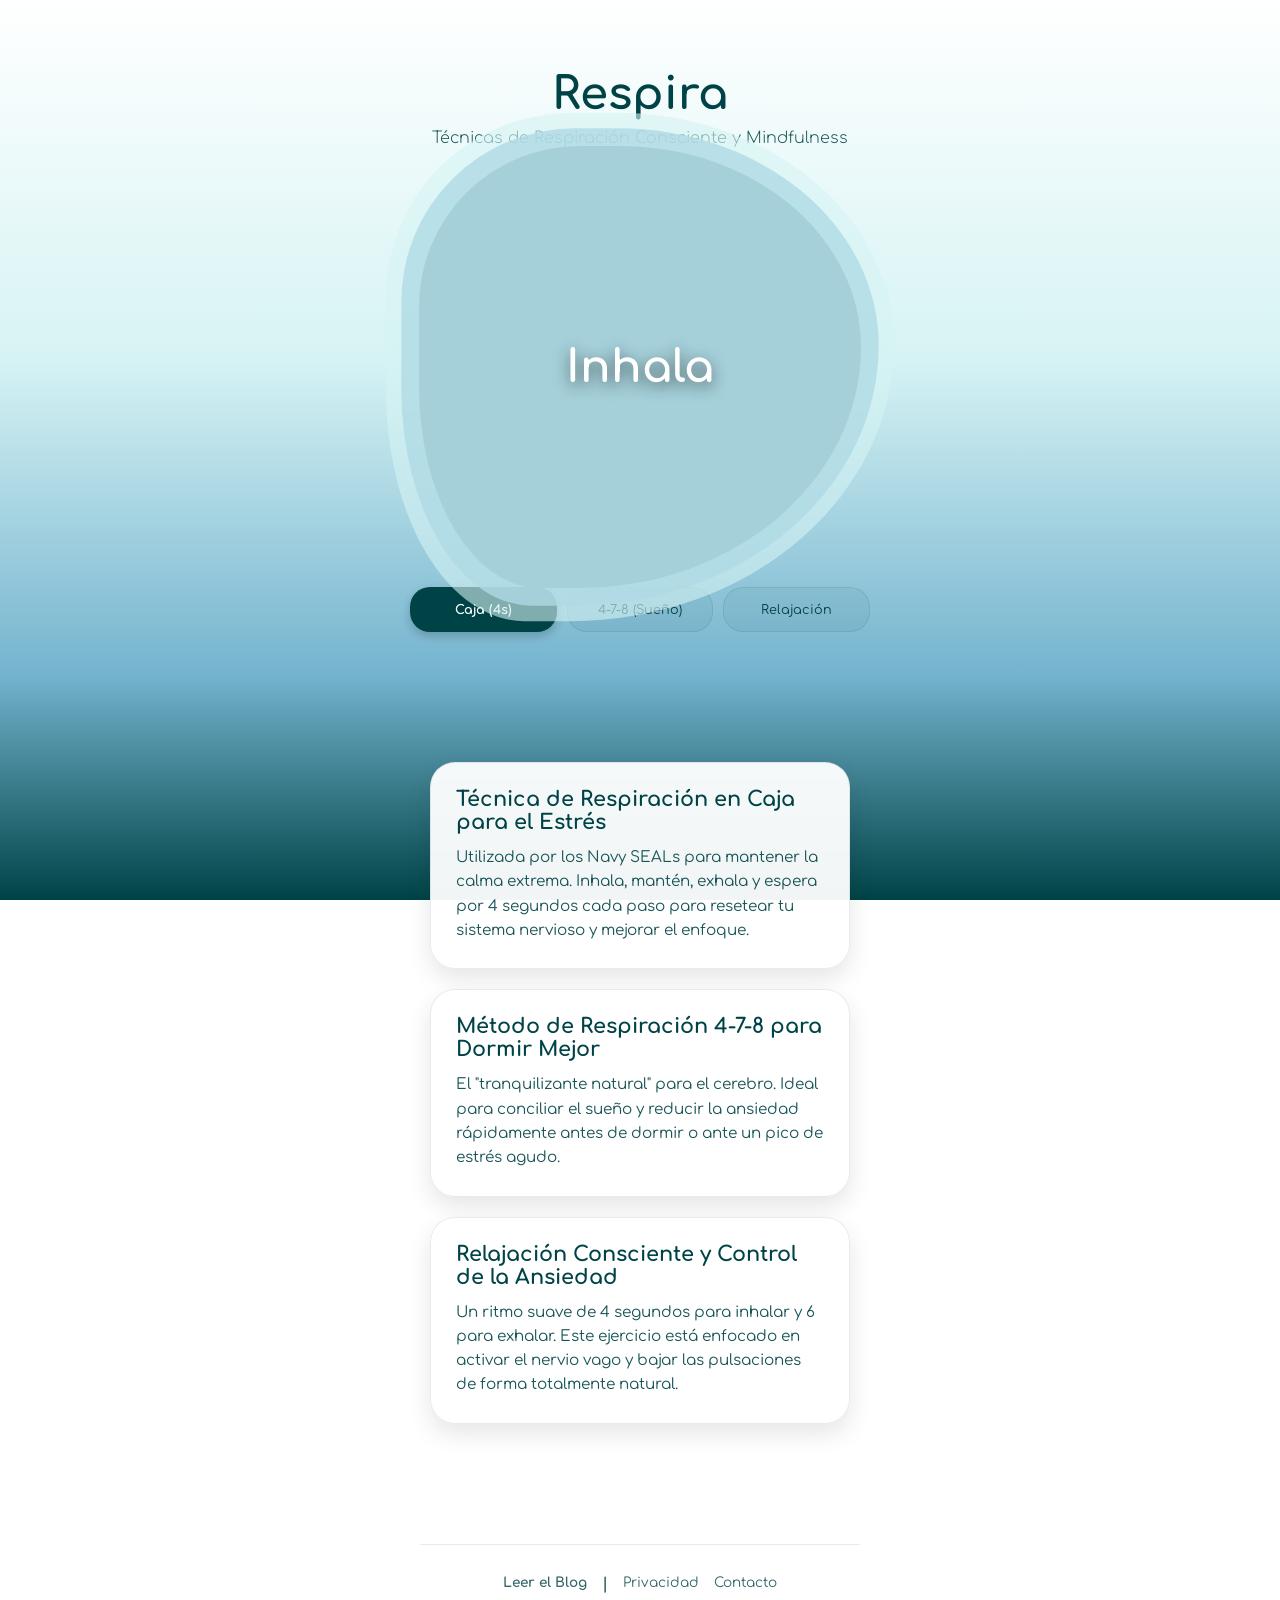
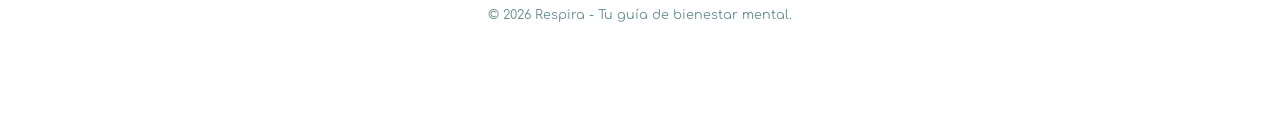
==== commit 21adc518: "Update index.html" ====
--- a/index.html
+++ b/index.html
@@ -74,14 +74,14 @@
 </section>
            
         <footer>
-            <nav class="footer-nav">
-                <a href="#">Política de Privacidad</a>
-                <a href="#">Términos de Uso</a>
-                <a href="#">Contacto</a>
-            </nav>
-            <p>&copy; 2026 Respira - Tu guía de bienestar mental.</p>
-        </footer>
-    </div>
+    <nav class="footer-nav">
+        <a href="blog.html" style="font-weight: bold; color: #004346;">Leer el Blog</a> 
+        <span>|</span>
+        <a href="#">Privacidad</a>
+        <a href="#">Contacto</a>
+    </nav>
+    <p>&copy; 2026 Respira - Tu guía de bienestar mental.</p>
+</footer>
 
     <script src="script.js"></script>
 </body>
@@ -91,3 +91,4 @@
 
 
 
+
--- a/style.css
+++ b/style.css
@@ -310,7 +310,7 @@
     transform: translateY(-5px);
 }
 
-.info-card h3 {
+.info-card h2 {
     color: #004346; /* Tu azul oscuro actual */
     font-size: 1.3rem;
     margin-bottom: 12px;
@@ -323,3 +323,4 @@
     line-height: 1.6; /* Espaciado entre líneas para mejor lectura */
     opacity: 0.9;
 }
+
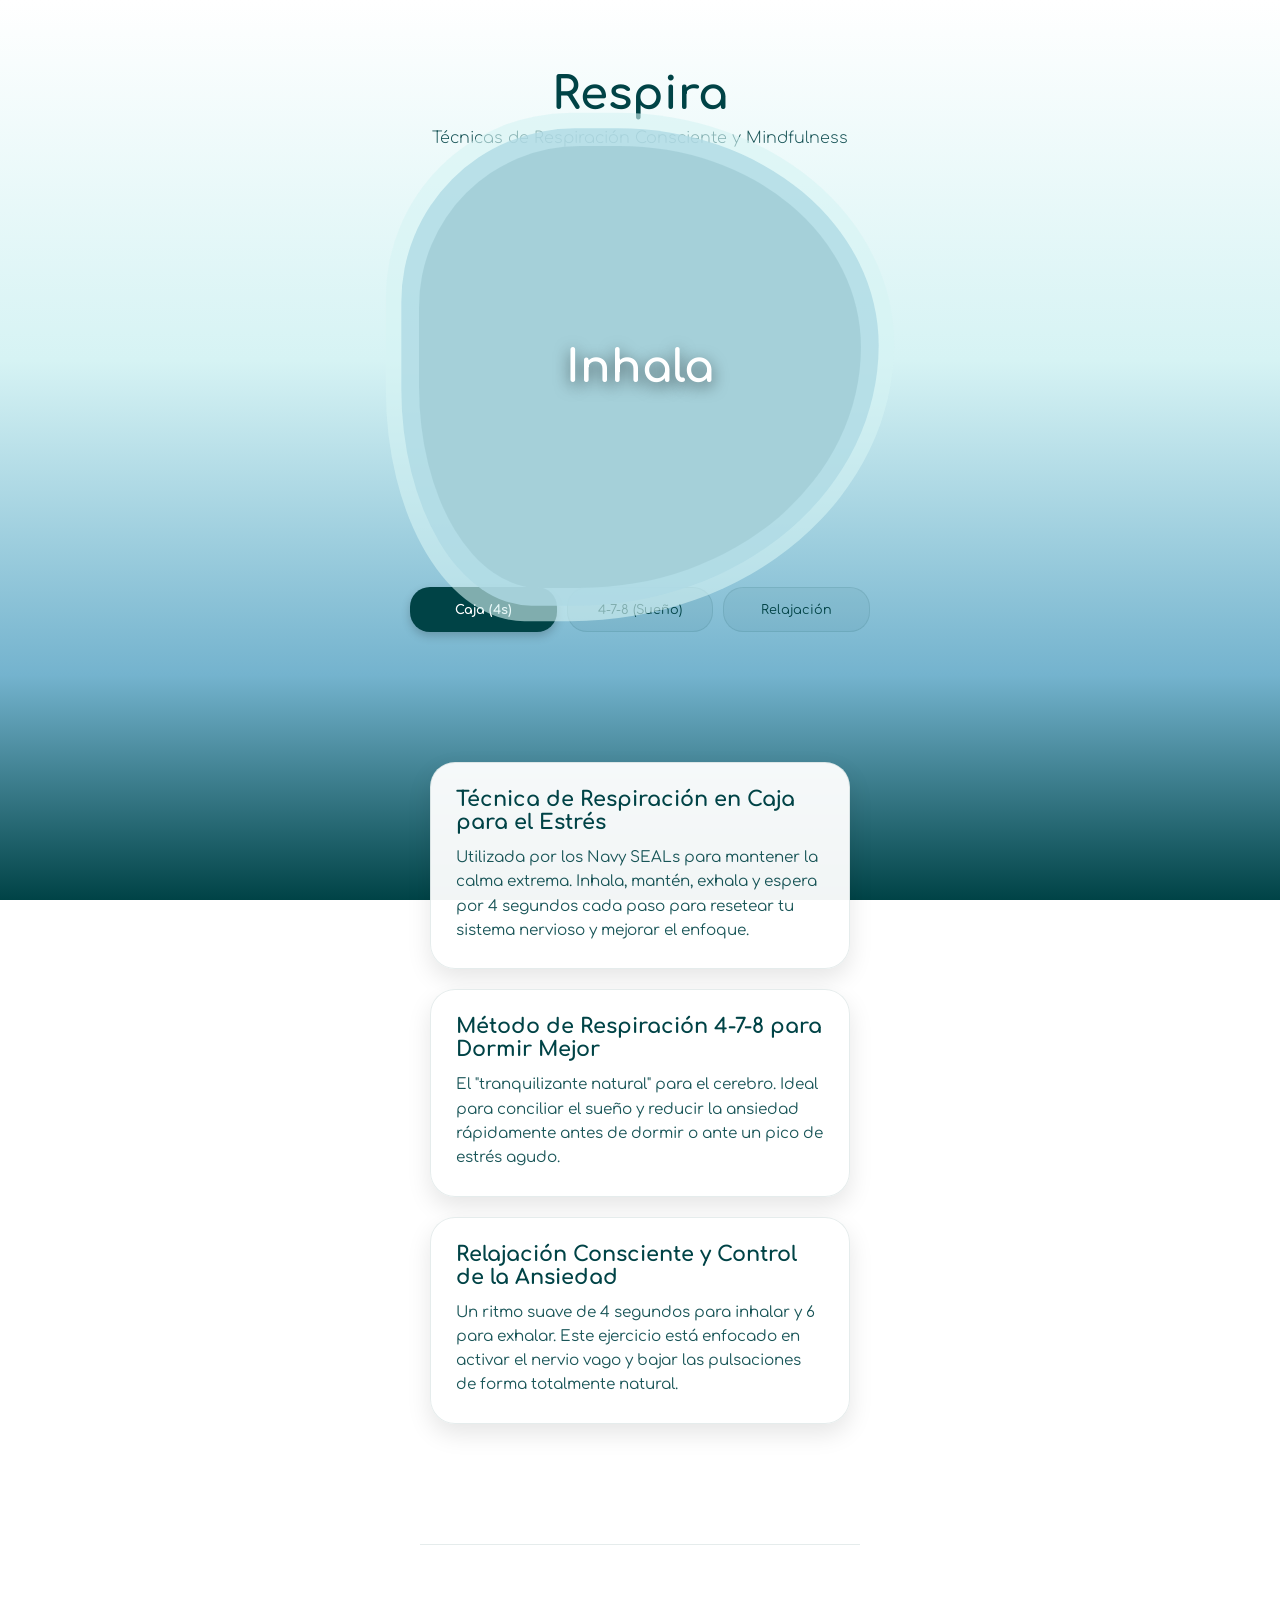
==== commit e3676a39: "Update index.html" ====
--- a/index.html
+++ b/index.html
@@ -75,7 +75,7 @@
            
         <footer>
     <nav class="footer-nav">
-        <a href="blog.html" style="font-weight: bold; color: #004346;">Leer el Blog</a> 
+        <a href="blog.html" style="font-weight: bold; color: #ffffff;">Leer el Blog</a> 
         <span>|</span>
         <a href="#">Privacidad</a>
         <a href="#">Contacto</a>
@@ -92,3 +92,4 @@
 
 
 
+
--- a/style.css
+++ b/style.css
@@ -324,3 +324,60 @@
     opacity: 0.9;
 }
 
+.post-tag {
+    display: inline-block;
+    background: #004346;
+    color: white;
+    font-size: 0.7rem;
+    padding: 3px 10px;
+    border-radius: 50px;
+    margin-bottom: 10px;
+    text-transform: uppercase;
+    font-weight: 700;
+}
+
+/* Ajuste para que los h2 del blog tengan el mismo estilo que las tarjetas */
+.info-card h2 {
+    color: #004346;
+    font-size: 1.3rem;
+    margin-bottom: 12px;
+    font-weight: 700;
+}
+
+/* =========================================
+   AJUSTES DE CONTRASTE PARA EL PIE DE PÁGINA
+   ========================================= */
+
+/* Color blanco para los enlaces y texto del footer */
+footer, .footer-nav a {
+    color: #ffffff !important; 
+    opacity: 1; /* Le damos máxima opacidad para que brille */
+}
+
+.footer-nav span {
+    color: #ffffff;
+    margin: 0 5px;
+}
+
+footer p {
+    color: #ffffff !important;
+    opacity: 0.8;
+    margin-top: 15px;
+}
+
+/* Estilo para el botón "Volver al respirador" en blog.html */
+.btn-volver {
+    display: inline-block;
+    color: #ffffff !important;
+    text-decoration: none;
+    font-weight: 700;
+    border: 1px solid #ffffff;
+    padding: 10px 20px;
+    border-radius: 50px;
+    transition: all 0.3s ease;
+    margin-bottom: 20px;
+}
+
+.btn-volver:hover {
+    background: rgba(255, 255, 255, 0.2);
+}
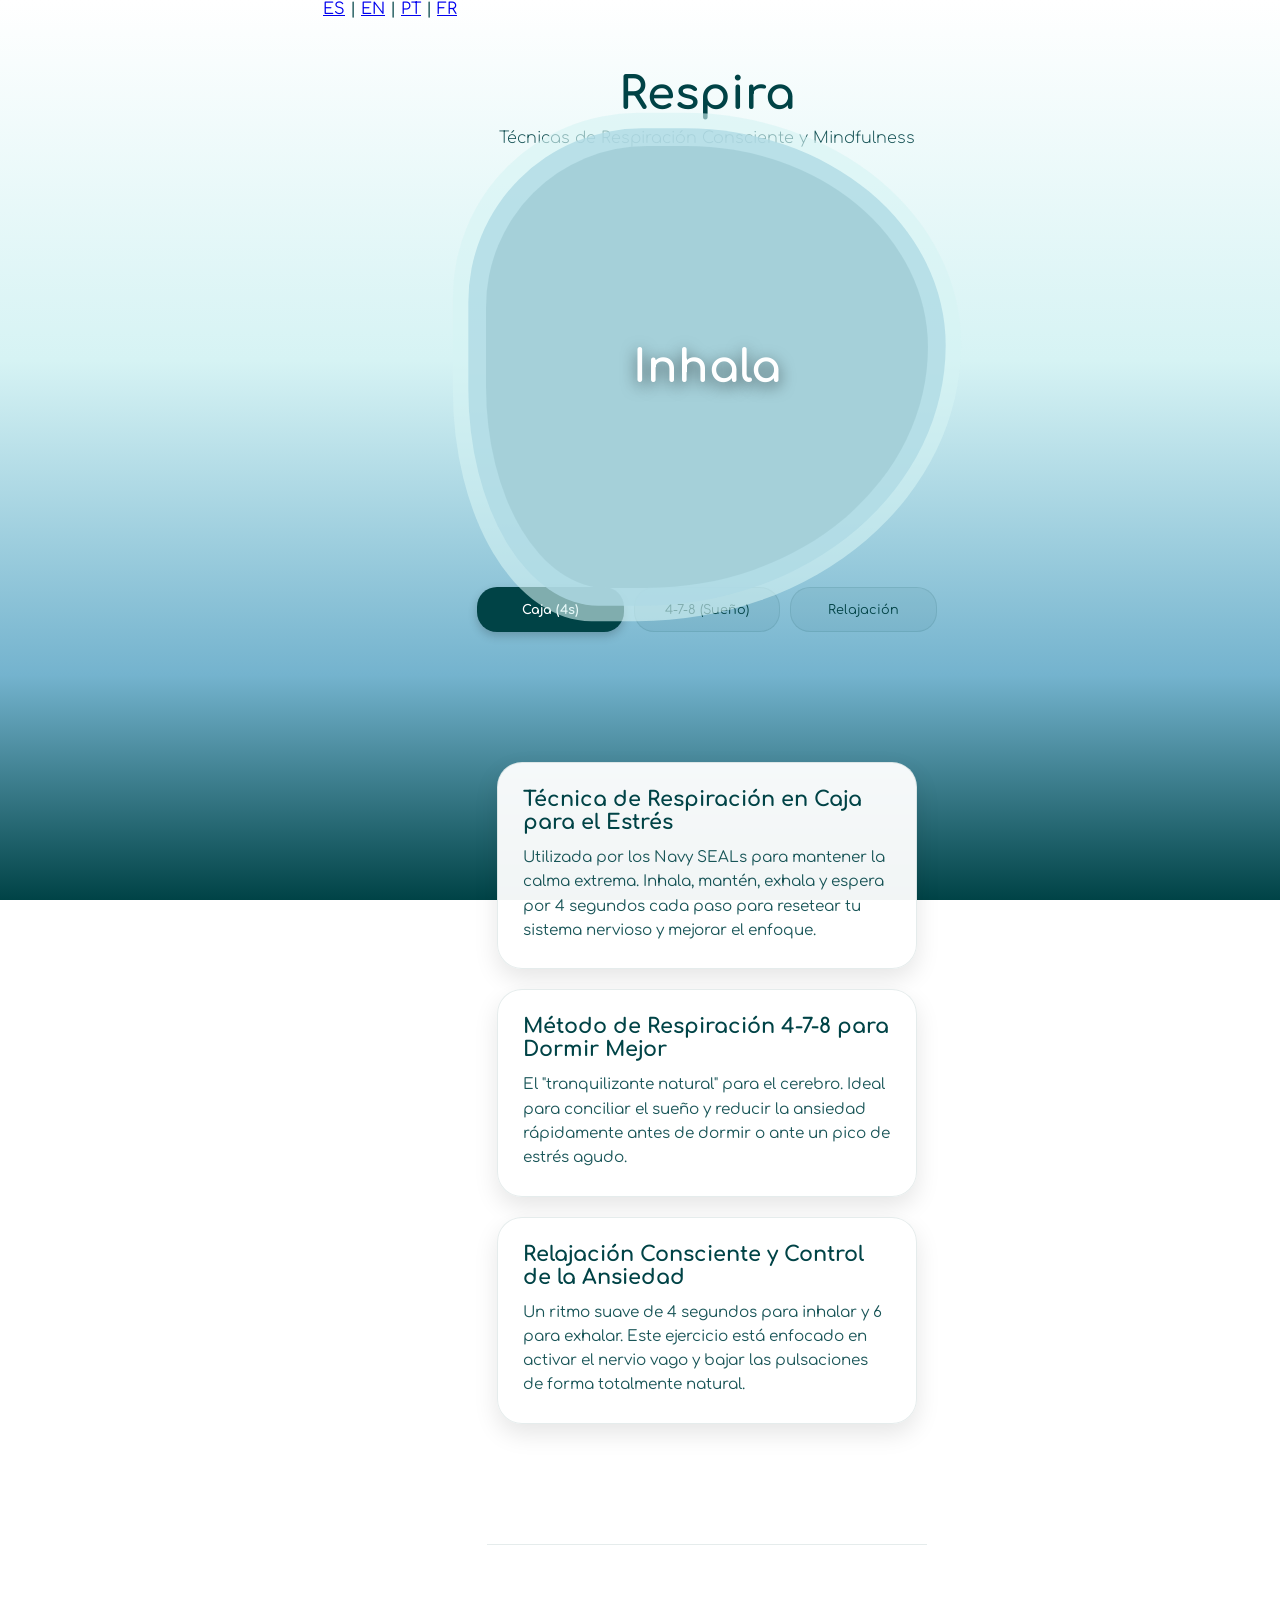
==== commit bc2d95bc: "Update index.html" ====
--- a/index.html
+++ b/index.html
@@ -1,6 +1,12 @@
 <!DOCTYPE html>
 <html lang="es">
 <head>
+    <nav class="language-picker">
+    <a href="index.html" class="active-lang">ES</a> | 
+    <a href="en/index.html">EN</a> | 
+    <a href="pt/index.html">PT</a> | 
+    <a href="fr/index.html">FR</a>
+</nav>
     <meta charset="UTF-8">
     <meta name="viewport" content="width=device-width, initial-scale=1.0">
     
@@ -93,3 +99,4 @@
 
 
 
+
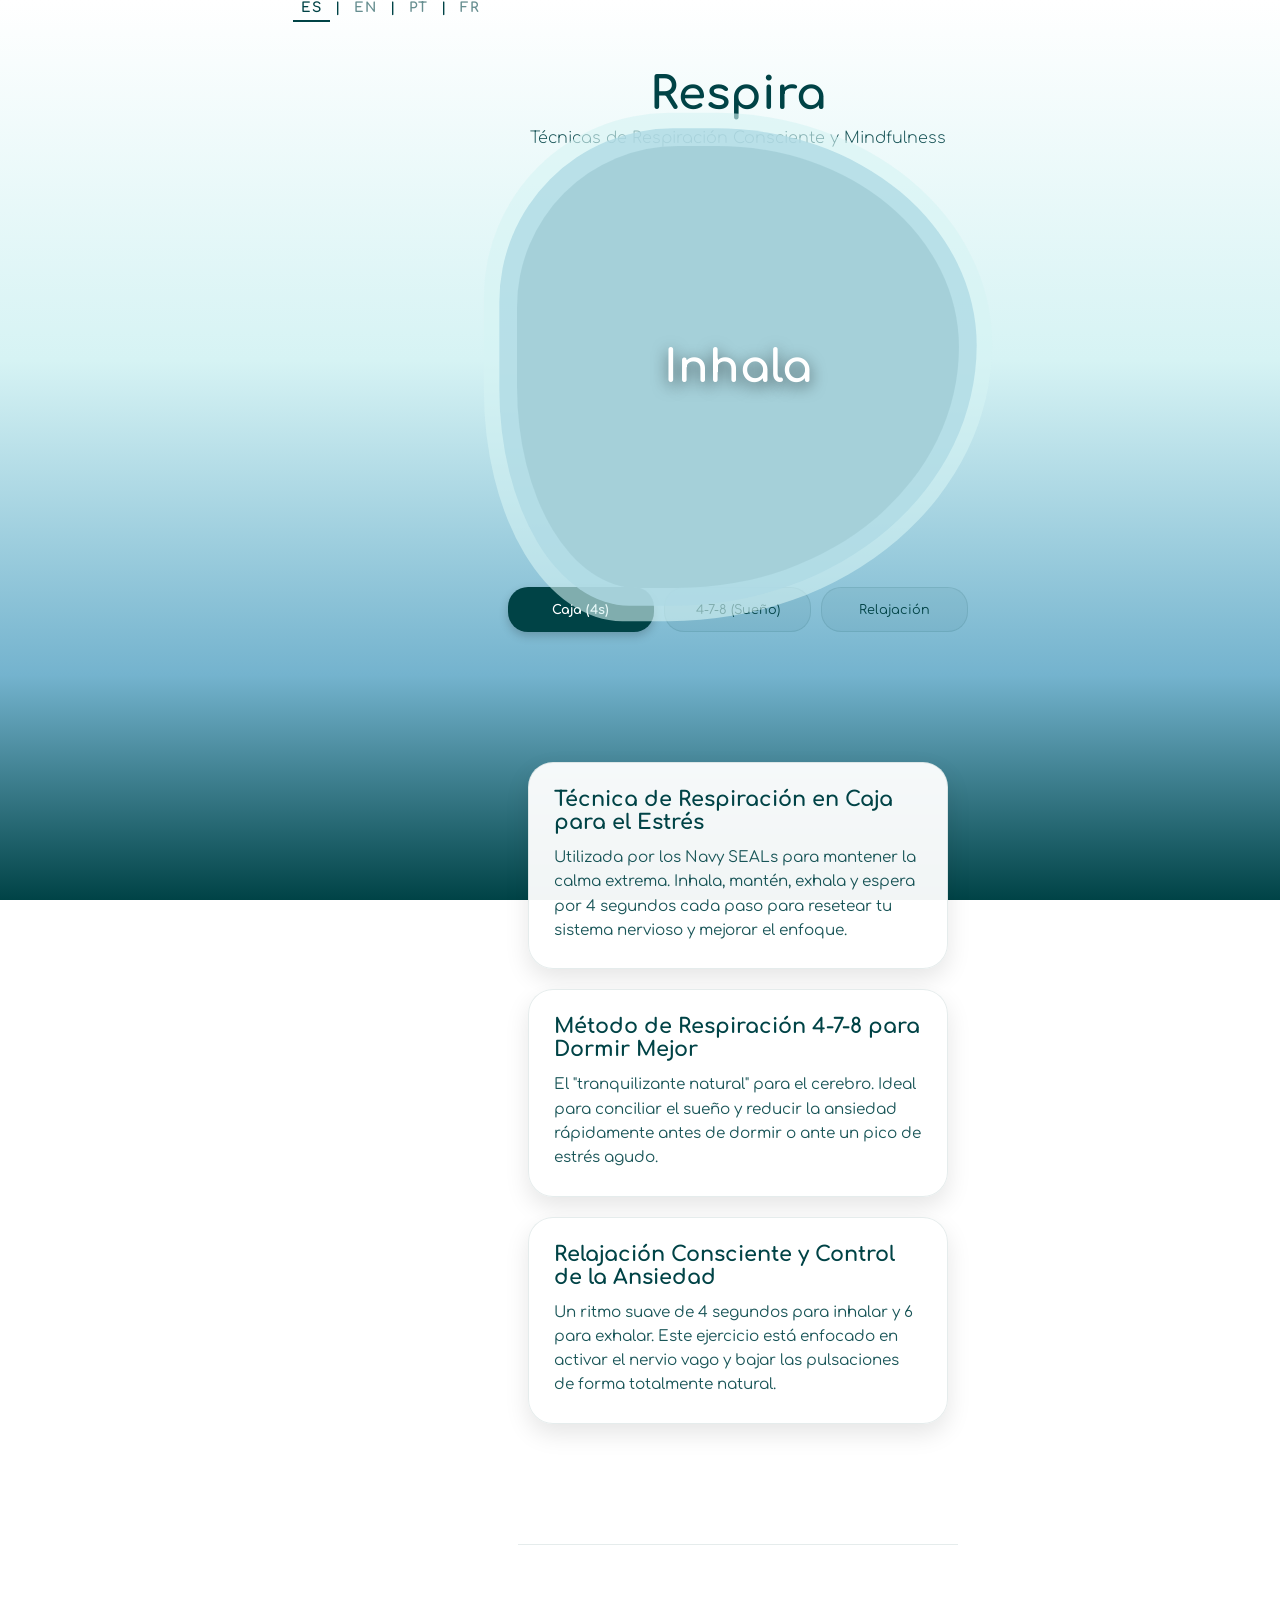
==== commit 490b23b5: "Update index.html" ====
--- a/index.html
+++ b/index.html
@@ -32,6 +32,15 @@
 
     <link href="https://fonts.googleapis.com/css2?family=Comfortaa:wght@300;500;700&display=swap" rel="stylesheet">
     <link rel="stylesheet" href="style.css">
+    <link rel="alternate" hreflang="es" href="https://guevaracancg-beep.github.io/guevaracan.github.io/" />
+
+<link rel="alternate" hreflang="en" href="https://guevaracancg-beep.github.io/guevaracan.github.io/en/" />
+
+<link rel="alternate" hreflang="pt" href="https://guevaracancg-beep.github.io/guevaracan.github.io/pt/" />
+
+<link rel="alternate" hreflang="fr" href="https://guevaracancg-beep.github.io/guevaracan.github.io/fr/" />
+
+<link rel="alternate" hreflang="x-default" href="https://guevaracancg-beep.github.io/guevaracan.github.io/" />
 </head>
 <body>
     <div class="background-fix"></div>
@@ -100,3 +109,4 @@
 
 
 
+
--- a/style.css
+++ b/style.css
@@ -378,6 +378,30 @@
     margin-bottom: 20px;
 }
 
+.language-picker {
+    margin-bottom: 20px;
+    font-size: 0.85rem;
+    font-weight: 700;
+    letter-spacing: 1px;
+}
+
+.language-picker a {
+    color: #004346; /* Tu azul oscuro */
+    text-decoration: none;
+    padding: 5px 8px;
+    opacity: 0.6;
+    transition: opacity 0.3s;
+}
+
+.language-picker a:hover {
+    opacity: 1;
+}
+
+.active-lang {
+    opacity: 1 !important;
+    border-bottom: 2px solid #004346;
+}
 .btn-volver:hover {
     background: rgba(255, 255, 255, 0.2);
 }
+
